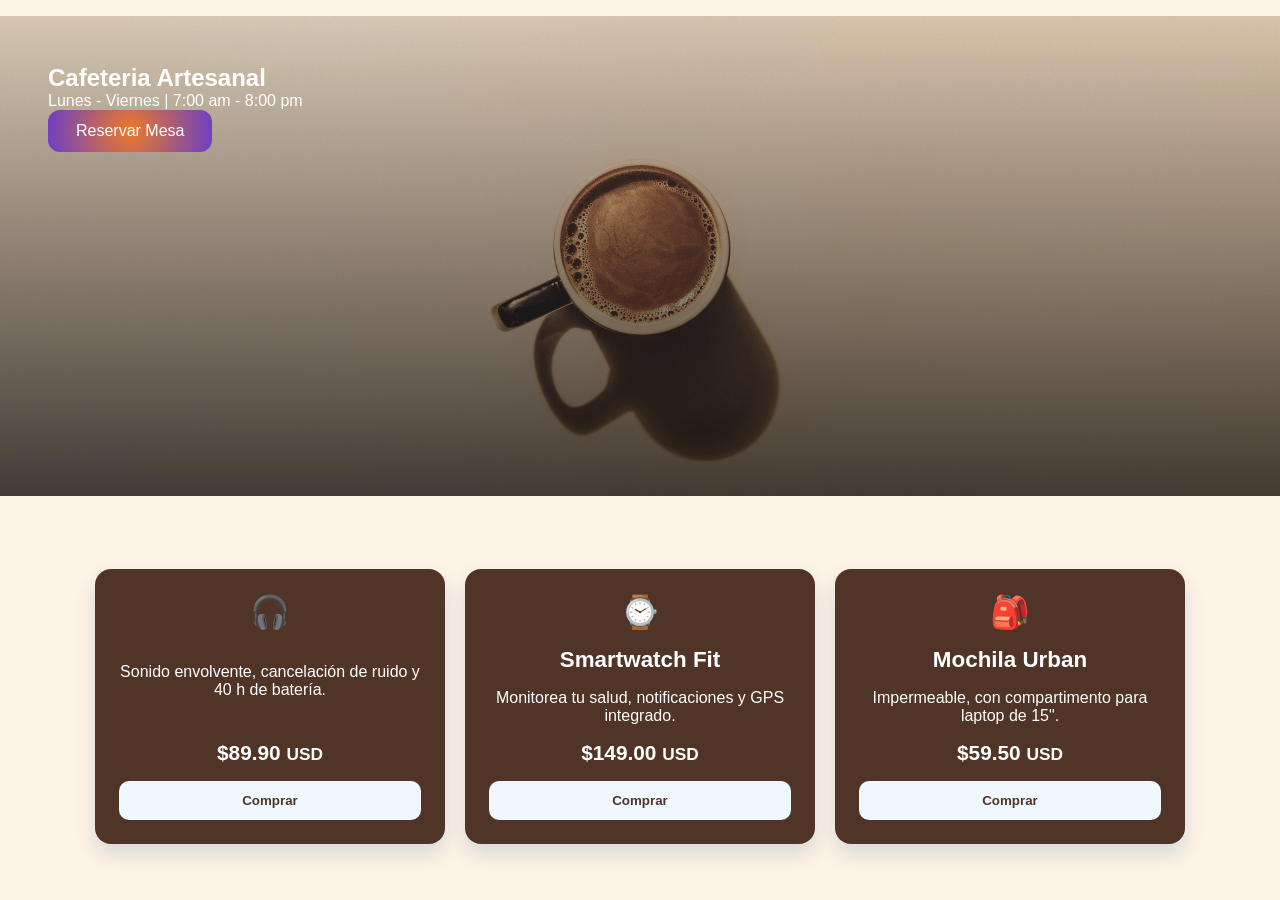
==== index.html @ 716ae79f "Practica 5" ====
<!DOCTYPE html>
<html lang="en">
<head>
    <meta charset="UTF-8">
    <meta name="viewport" content="width=device-width, initial-scale=1.0">
    <link rel="stylesheet" href="./styles/style.css">
    <title>Ejemplo Gradient</title>
</head>
<body>
    <section class="hero">
        <h1>Cafeteria Artesanal</h1>
        <p>Lunes - Viernes | 7:00 am - 8:00 pm</p>
        <a href="#" class="btn-reservar">Reservar Mesa</a>
    </section>

     <div class="cards-container">

        <!-- ==========================================
        TARJETA 1 – Auriculares Inalámbricos
        ========================================== -->
        <div class="product-card highlight">
            <div class="card-image">🎧</div>
            <h2 class="product-name"></h2>
            <p class="product-desc">
                Sonido envolvente, cancelación de ruido y 40 h de batería.
            </p>
            <div class="product-price">
                $89.90 <small>USD</small>
            </div>
            <button class="btn-comprar">Comprar</button>
        </div>

        <!-- ==========================================
        TARJETA 2 – Reloj Inteligente
        ========================================== -->
        <div class="product-card">
            <div class="card-image">⌚</div>
            <h2 class="product-name">Smartwatch Fit</h2>
            <p class="product-desc">
                Monitorea tu salud, notificaciones y GPS integrado.
            </p>
            <div class="product-price">
                $149.00 <small>USD</small>
            </div>
            <button class="btn-comprar">Comprar</button>
        </div>

        <!-- ==========================================
        TARJETA 3 – Mochila Urbana
        ========================================== -->
        <div class="product-card highlight">
            <div class="card-image">🎒</div>
            <h2 class="product-name">Mochila Urban</h2>
            <p class="product-desc">
                Impermeable, con compartimento para laptop de 15&quot;.
            </p>
            <div class="product-price">
                $59.50 <small>USD</small>
            </div>
            <button class="btn-comprar">Comprar</button>
        </div>

    </div>
</body>
</html>
---- styles/style.css ----
* {
    box-sizing: border-box;
    padding: 0;
    margin: 0;
}

:root {
    --color-primario: #503427;
    --color-acento: #f0f8ff;
    --color-texto: #ffffff;
    --color-fondo: #fdf3e6;
    --color-hover: #5ca3ff;
}

.hero {
    background-image: linear-gradient(to bottom,
     rgba(0,0,0,0.10),
    rgba(0,0,0,0.72)),
    url(../assets/cafe.jpg);
    background-size: cover;
    background-position: center;
    min-height: 480px;
    width: 100%;
    color: white;
    padding: 48px;
}

.btn-reservar {
    display: inline-block;
    background: radial-gradient(circle, #ed7a26, #6c3fc6);
    color: white;
    padding: 12px 28px;
    text-decoration: none;
    border-radius: 12px;
}

* {
    box-sizing: border-box;
    margin: 0;
    padding: 0;
}

body {
    font-family: Arial, Helvetica, sans-serif;
    background-color: var(--color-fondo);
    min-height: 100vh;
    display: grid;
    place-items: center;
}

.cards-container {
    display: flex;
    justify-content: center;
    gap: 20px;
    padding: 40px 20px;
    max-width: 1200px;
    width: 100%;
}

.product-card {
    background-color: var(--color-primario);
    color: var(--color-texto);
    border-radius: 16px;
    padding: 24px;
    text-align: center;
    
    /* Flexbox interno para organizar el contenido */
    display: flex;
    flex-direction: column;
    justify-content: space-between;
    align-items: center;
    gap: 16px;
    
    flex: 1;
    max-width: 350px;
    
    /* Sombra suave para darle elevación */
    box-shadow: 0 10px 20px rgba(0, 65, 151, 0.15);
    transition: transform 0.3s ease, box-shadow 0.3s ease;
}

/* Efecto hover suave en la tarjeta */
.product-card:hover {
    transform: translateY(-5px);
    box-shadow: 0 15px 25px rgba(0, 65, 151, 0.25);
}

.card-image {
    font-size: 2rem; /* Tamaño de los iconos/emojis */
}

.product-name {
    font-size: 1.4rem;
    font-weight: bold;
}

.product-description {
    font-size: 0.95rem;
    line-height: 1.4;
    opacity: 0.9;
}

.product-price {
    font-size: 1.3rem;
    font-weight: bold;
    margin-top: auto; /* Empuja el precio al fondo si falta espacio */
}

.btn-comprar {
    width: 100%;
    padding: 12px 20px;
    border-radius: 10px;
    background-color: var(--color-acento);
    color: var(--color-primario);
    font-weight: bold;
    border: none;
    cursor: pointer;
    
    /* La transición va aquí para aplicarse en entrada y salida */
    transition: background-color 0.3s ease, transform 0.1s ease;
}

.btn-comprar:hover {
    background-color: var(--color-hover);
    color: #ffffff;
}

.btn-comprar:active {
    transform: scale(0.98);
}
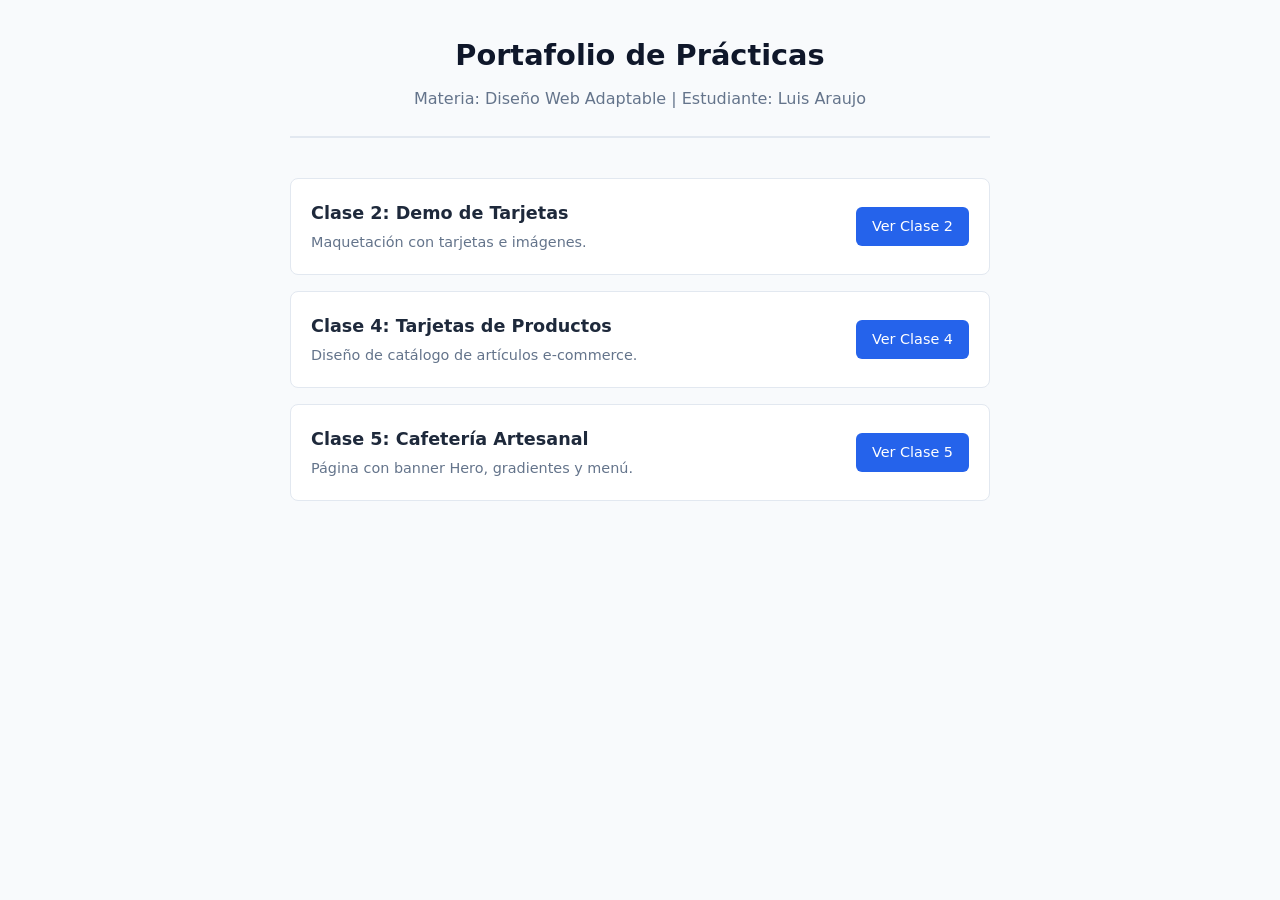
==== commit b3c9553e: "Index principal para ver las practicas" ====
--- a/index.html
+++ b/index.html
@@ -1,65 +1,51 @@
 <!DOCTYPE html>
-<html lang="en">
+<html lang="es">
 <head>
     <meta charset="UTF-8">
     <meta name="viewport" content="width=device-width, initial-scale=1.0">
-    <link rel="stylesheet" href="./styles/style.css">
-    <title>Ejemplo Gradient</title>
+    <title>Prácticas - Diseño Web Adaptable</title>
+    <link rel="stylesheet" href="styles.css">
 </head>
 <body>
-    <section class="hero">
-        <h1>Cafeteria Artesanal</h1>
-        <p>Lunes - Viernes | 7:00 am - 8:00 pm</p>
-        <a href="#" class="btn-reservar">Reservar Mesa</a>
-    </section>
 
-     <div class="cards-container">
+    <div class="container">
+        <header>
+            <h1>Portafolio de Prácticas</h1>
+            <p>Materia: Diseño Web Adaptable | Estudiante: Luis Araujo</p>
+        </header>
 
-        <!-- ==========================================
-        TARJETA 1 – Auriculares Inalámbricos
-        ========================================== -->
-        <div class="product-card highlight">
-            <div class="card-image">🎧</div>
-            <h2 class="product-name"></h2>
-            <p class="product-desc">
-                Sonido envolvente, cancelación de ruido y 40 h de batería.
-            </p>
-            <div class="product-price">
-                $89.90 <small>USD</small>
-            </div>
-            <button class="btn-comprar">Comprar</button>
-        </div>
+        <main class="lista-clases">
+            
+            <article class="tarjeta-clase">
+                <div class="info-clase">
+                    <h2>Clase 2: Demo de Tarjetas</h2>
+                    <p>Maquetación con tarjetas e imágenes.</p>
+                </div>
+                <a href="./clase2/index.html" class="btn-ver">Ver Clase 2</a>
+            </article>
 
-        <!-- ==========================================
-        TARJETA 2 – Reloj Inteligente
-        ========================================== -->
-        <div class="product-card">
-            <div class="card-image">⌚</div>
-            <h2 class="product-name">Smartwatch Fit</h2>
-            <p class="product-desc">
-                Monitorea tu salud, notificaciones y GPS integrado.
-            </p>
-            <div class="product-price">
-                $149.00 <small>USD</small>
-            </div>
-            <button class="btn-comprar">Comprar</button>
-        </div>
+            <article class="tarjeta-clase">
+                <div class="info-clase">
+                    <h2>Clase 4: Tarjetas de Productos</h2>
+                    <p>Diseño de catálogo de artículos e-commerce.</p>
+                </div>
+                <a href="./clase4/index.html" class="btn-ver">Ver Clase 4</a>
+            </article>
 
-        <!-- ==========================================
-        TARJETA 3 – Mochila Urbana
-        ========================================== -->
-        <div class="product-card highlight">
-            <div class="card-image">🎒</div>
-            <h2 class="product-name">Mochila Urban</h2>
-            <p class="product-desc">
-                Impermeable, con compartimento para laptop de 15&quot;.
-            </p>
-            <div class="product-price">
-                $59.50 <small>USD</small>
-            </div>
-            <button class="btn-comprar">Comprar</button>
-        </div>
+            <article class="tarjeta-clase">
+                <div class="info-clase">
+                    <h2>Clase 5: Cafetería Artesanal</h2>
+                    <p>Página con banner Hero, gradientes y menú.</p>
+                </div>
+                <a href="./clase5/index.html" class="btn-ver">Ver Clase 5</a>
+            </article>
 
+        </main>
+
+        <footer>
+            <p></p>
+        </footer>
     </div>
+
 </body>
 </html>
--- a/styles.css
+++ b/styles.css
@@ -0,0 +1,94 @@
+/* Estilos sencillos y limpios para el portafolio */
+* {
+    margin: 0;
+    padding: 0;
+    box-sizing: border-box;
+}
+
+body {
+    font-family: system-ui, -apple-system, sans-serif;
+    background-color: #f8fafc;
+    color: #1e293b;
+    line-height: 1.6;
+    padding: 2rem 1rem;
+}
+
+.container {
+    max-width: 700px;
+    margin: 0 auto;
+}
+
+header {
+    text-align: center;
+    margin-bottom: 2.5rem;
+    padding-bottom: 1.5rem;
+    border-bottom: 2px solid #e2e8f0;
+}
+
+header h1 {
+    font-size: 1.8rem;
+    color: #0f172a;
+    margin-bottom: 0.5rem;
+}
+
+header p {
+    color: #64748b;
+    font-size: 1rem;
+}
+
+.lista-clases {
+    display: flex;
+    flex-direction: column;
+    gap: 1rem;
+}
+
+.tarjeta-clase {
+    background-color: #ffffff;
+    border: 1px solid #e2e8f0;
+    border-radius: 8px;
+    padding: 1.25rem;
+    display: flex;
+    align-items: center;
+    justify-content: space-between;
+    gap: 1rem;
+    transition: transform 0.2s ease, border-color 0.2s ease;
+}
+
+.tarjeta-clase:hover {
+    border-color: #3b82f6;
+    transform: translateY(-2px);
+}
+
+.info-clase h2 {
+    font-size: 1.1rem;
+    color: #1e293b;
+    margin-bottom: 0.25rem;
+}
+
+.info-clase p {
+    font-size: 0.9rem;
+    color: #64748b;
+}
+
+.btn-ver {
+    display: inline-block;
+    padding: 0.5rem 1rem;
+    background-color: #2563eb;
+    color: #ffffff;
+    text-decoration: none;
+    font-size: 0.9rem;
+    font-weight: 500;
+    border-radius: 6px;
+    white-space: nowrap;
+}
+
+.btn-ver:hover {
+    background-color: #1d4ed8;
+}
+
+footer {
+    text-align: center;
+    margin-top: 3rem;
+    color: #94a3b8;
+    font-size: 0.85rem;
+}
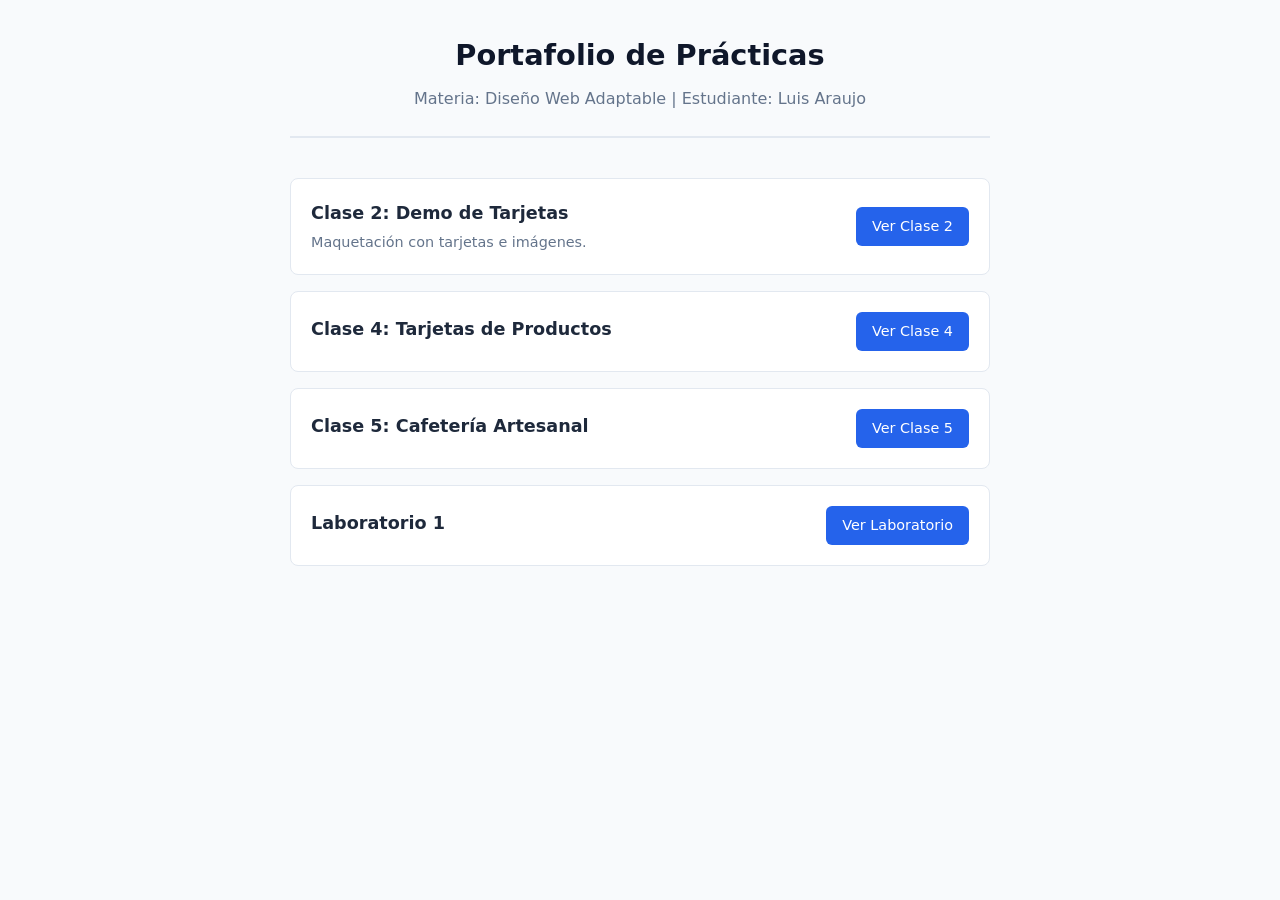
==== commit 18ece923: "ActualizacionIndex" ====
--- a/index.html
+++ b/index.html
@@ -27,7 +27,6 @@
             <article class="tarjeta-clase">
                 <div class="info-clase">
                     <h2>Clase 4: Tarjetas de Productos</h2>
-                    <p>Diseño de catálogo de artículos e-commerce.</p>
                 </div>
                 <a href="./clase4/index.html" class="btn-ver">Ver Clase 4</a>
             </article>
@@ -35,9 +34,16 @@
             <article class="tarjeta-clase">
                 <div class="info-clase">
                     <h2>Clase 5: Cafetería Artesanal</h2>
-                    <p>Página con banner Hero, gradientes y menú.</p>
                 </div>
                 <a href="./clase5/index.html" class="btn-ver">Ver Clase 5</a>
+            </article>
+
+            <article class="tarjeta-clase">
+                <div class="info-clase">
+                    <h2>Laboratorio 1</h2>
+                    
+                </div>
+                <a href="./laboratorio I/" class="btn-ver">Ver Laboratorio</a>
             </article>
 
         </main>
